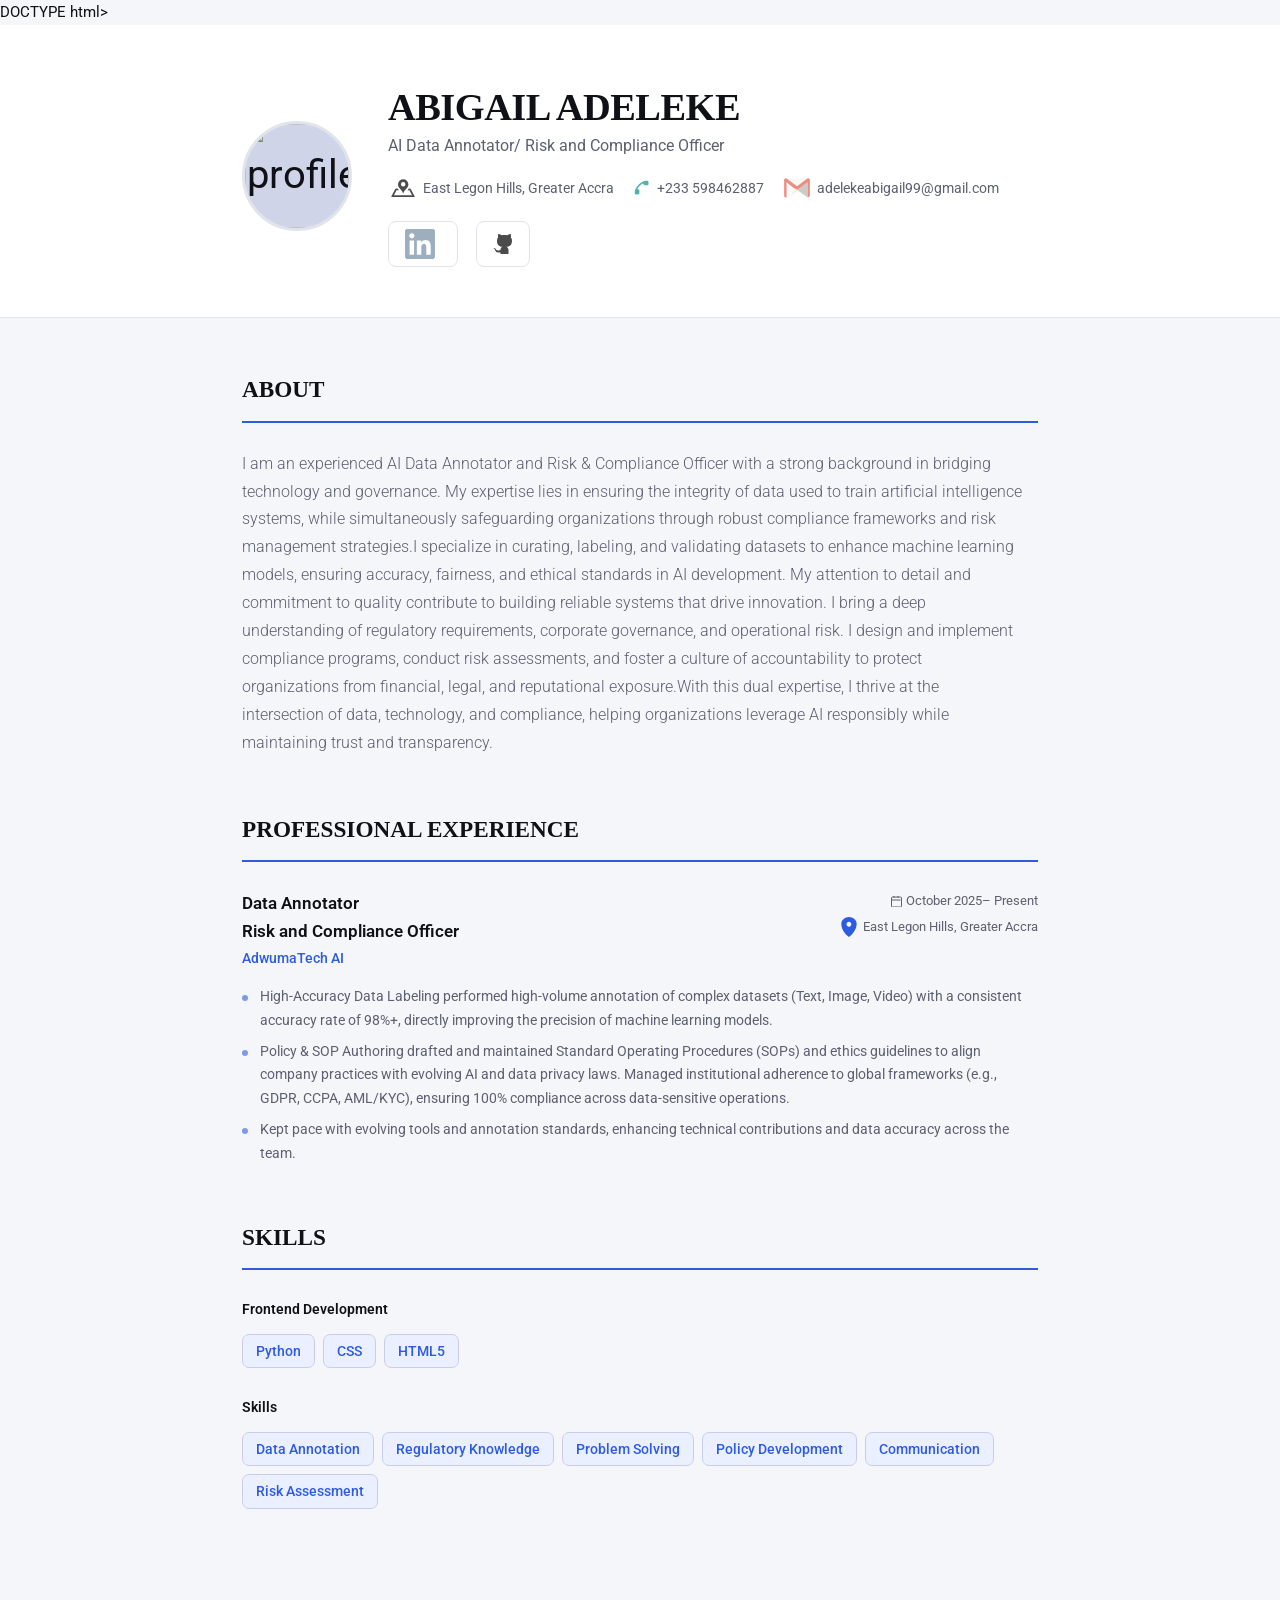
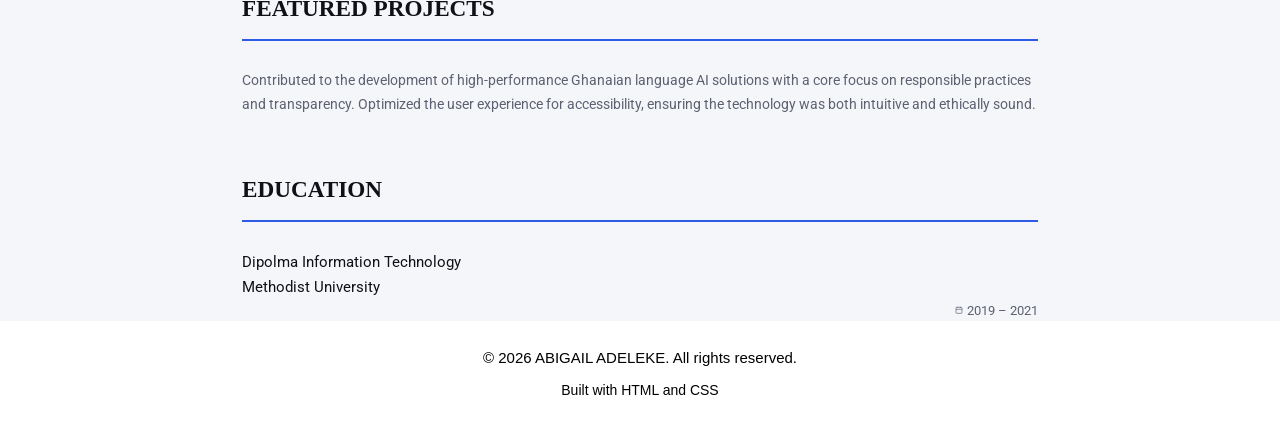
==== ABI.html @ d49989bd "Add files via upload" ====
DOCTYPE html>
<html lang="en">
  <head>
    <meta charset="UTF-8">
    <meta name="viewport" content="width=device-width, initial-scale=1.0">
    <title>Abby
    </title>
<link href="https://fonts.googleapis.com/css2?family=Roboto:wght@300;400;500;700&display=swap" rel="stylesheet">
    <link rel="stylesheet" href="styles.css">
  
    <div class="hero">
    <div class="container">
    <div class="hero-inner">
    <div class="avatar-wrap">
    <img src="page.jpg" alt="profile pic">
    </div>
    <div class="hero-text">
      <h1>ABIGAIL ADELEKE</h1>
      <p class="role">AI Data Annotator/ Risk and Compliance Officer</p>
      <div class="contact-line">

       <span>
        <svg fill="#000000" width="30px" height="30px" viewBox="-1.5 0 19 19" xmlns="http://www.w3.org/2000/svg" class="cf-icon-svg"><path d="M15.084 15.2H.916a.264.264 0 0 1-.254-.42l2.36-4.492a.865.865 0 0 1 .696-.42h.827a9.51 9.51 0 0 0 .943 1.108H3.912l-1.637 3.116h11.45l-1.637-3.116h-1.34a9.481 9.481 0 0 0 .943-1.109h.591a.866.866 0 0 1 .696.421l2.36 4.492a.264.264 0 0 1-.254.42zM11.4 7.189c0 2.64-2.176 2.888-3.103 5.46a.182.182 0 0 1-.356 0c-.928-2.572-3.104-2.82-3.104-5.46a3.282 3.282 0 0 1 6.563 0zm-1.86-.005a1.425 1.425 0 1 0-1.425 1.425A1.425 1.425 0 0 0 9.54 7.184z"/></svg>
        East Legon Hills, Greater Accra
       </span>

       <span>
       <svg width="20px" height="30px" viewBox="0 0 50 50" version="1" xmlns="http://www.w3.org/2000/svg"
       enable-background="new 0 0 48 48">
       <path
       fill="#009688"
      d="M39.1,7l-3.7,0C22.2,7.2,7.1,24.1,7,35.4l0,3.7c0,1,0.8,1.9,1.9,1.9l7.5-0.1c1,0,1.9-0.9,
      1.9-1.9l0.2-8.2l-4.7-4c0-2.6,10.5-13.1,13.2-13.2l4.3,4.7l7.9-0.2c1,0,1.9-0.9,1.9-1.9L41,8.9
      C41,7.8,40.2,7,39.1,7z" />
     </svg>
    +233 598462887
    </span>

    <span>
        <svg width="30px" height="30px" viewBox="0 0 14 14" role="img" focusable="false" aria-hidden="true" xmlns="http://www.w3.org/2000/svg"><path fill="#f7f5ed" d="M6.99746829 5.206376l.0235081-.0174163 4.8423562 3.6154833H2.13158837l4.84237182-3.6154833z" class="fil0"/><path fill="#f7f5ed" d="M4.56374 10.5595L9.43626 7.022l-.0265-.019h-.003l-.009-.01c-.45053-.3173-.89911-.6396-1.34661-.9653-.00005-.0001-.00008-.0001-.00012-.0001C6.88672 5.18 5.72961 4.3088 4.5638 3.4406v7.1135l.00011-.0001z" class="fil0"/><path fill="#e75a4d" d="M11.86331462 11.342143h.34182027c.43471944 0 .79038762-.35566584.79038762-.79038762V3.35103691c0-.43471944-.35567521-.79038762-.79038762-.79038762h-.34182027v8.7814859zm-9.73174422.0668536h-.34182027c-.43471007 0-.79038762-.35566584-.79038762-.79038762V3.35106034c0-.43471944.35566584-.79038762.79038762-.79038762h.34182027v8.8483395z" class="fil1"/><path fill="#f7f5ed" d="M6.99745032 6.15873972l.0235081.01742411 4.8423562-3.61551454H2.1315704l4.84237182 3.61551454z" class="fil0"/><path fill="#b7b6ad" d="M7.00268302 7.8725505l4.86067846 3.46960812V4.2977573c-.80412541.59883956-1.60412714 1.19911616-2.40519884 1.79209822-.75827446.56129689-1.51750643 1.11605681-2.28213667 1.65685245l-.00021868.0001562-.1731149.12568243z"/><path fill="#b7b6ad" fill-rule="nonzero" d="M2.14986923 11.4342229l-.03659766-.0505307 4.89550325-3.5571426.0365508.0505307z"/><path fill="#e75a4d" d="M7.00268302 7.8725505C5.15723469 6.77326957 2.80294143 4.78635871.99939375 3.45886958l.53361435-.83645881.58299228-.04767177.01559853-.01407643L6.9739633 6.1761693l.02351278-.0174249.02351279.0174249 4.842364-3.61550673.01559892.01407643.5829923.04767177.53361434.83645881C11.0449094 4.89462874 9.00882679 6.55608909 7.0026799 7.8725505z" class="fil1"/><path fill="none" d="M0-2034h2048V14H0z"/></svg>
        adelekeabigail99@gmail.com
      </span>

      
      </a>
      <a href="https://www.linkedin.com/in/abigail-adeleke-14346b2b6?utm_source=share_via&utm_content=profile&utm_medium=member_ios" target="_blank" class="link-btn">
        <svg width="30px" height="30px" viewBox="0 0 24 24" id="meteor-icon-kit__solid-linkedin" fill="none" xmlns="http://www.w3.org/2000/svg"><path fill-rule="evenodd" clip-rule="evenodd" d="M22.2857 0H1.70893C0.766071 0 0 0.776786 0 1.73036V22.2696C0 23.2232 0.766071 24 1.70893 24H22.2857C23.2286 24 24 23.2232 24 22.2696V1.73036C24 0.776786 23.2286 0 22.2857 0ZM7.25357 20.5714H3.69643V9.11786H7.25893V20.5714H7.25357ZM5.475 7.55357C4.33393 7.55357 3.4125 6.62679 3.4125 5.49107C3.4125 4.35536 4.33393 3.42857 5.475 3.42857C6.61071 3.42857 7.5375 4.35536 7.5375 5.49107C7.5375 6.63214 6.61607 7.55357 5.475 7.55357ZM20.5875 20.5714H17.0304V15C17.0304 13.6714 17.0036 11.9625 15.1821 11.9625C13.3286 11.9625 13.0446 13.4089 13.0446 14.9036V20.5714H9.4875V9.11786H12.9V10.6821H12.9482C13.425 9.78214 14.5875 8.83393 16.3179 8.83393C19.9179 8.83393 20.5875 11.2071 20.5875 14.2929V20.5714Z" fill="#758CA3"/></svg>
      

       <span>
       <a href="###" class="link-btn">
        <svg fill="#000000" width="20px" height="20px" viewBox="0 0 1920 1920" xmlns="http://www.w3.org/2000/svg">
    <path d="M1821.63 637.76c0-130.027-43.627-236.373-116.054-319.68 11.627-30.187 50.347-151.36-11.2-315.307 0 0-94.72-32-310.4 122.134-90.133-26.454-186.773-39.68-282.773-40.107-96 .427-192.64 13.653-282.667 40.107C602.749-29.227 507.923 2.773 507.923 2.773c-61.547 163.947-22.72 285.12-11.094 315.307-72.32 83.307-116.266 189.653-116.266 319.68 0 456.533 263.68 558.72 514.453 588.8 0 0-180.267 111.68-180.267 299.413-64.32 30.507-336.533 123.947-437.333-58.133 0 0-59.627-114.347-173.013-122.773 0 0-110.294-1.494-7.787 72.426 0 0 74.027 36.694 125.44 174.294 0 0 57.173 289.92 489.067 159.68 4.373 2.24 1.6 140.266 1.6 168.533h777.173s1.28-277.013 1.28-365.12c0-216.64-144.64-292.48-185.28-329.28 251.627-29.44 515.733-130.133 515.733-587.84" fill-rule="evenodd"/></svg>
</a>
  </div>
  </div>
  </div>
  </div>
  </div>

 <div class="container">
    <section class="section">
     <h2 class="section-title">ABOUT</h2>
      <p class="about-text">
          I am an experienced AI Data Annotator and Risk & Compliance Officer with a strong background in bridging technology and governance. My expertise lies in ensuring the integrity of data used to train artificial intelligence systems, while simultaneously safeguarding organizations through robust compliance frameworks and risk management strategies.I specialize in curating, labeling, and validating datasets to enhance machine learning models, ensuring accuracy, fairness, and ethical standards in AI development. My attention to detail and commitment to quality contribute to building reliable systems that drive innovation. I bring a deep understanding of regulatory requirements, corporate governance, and operational risk. I design and implement compliance programs, conduct risk assessments, and foster a culture of accountability to protect organizations from financial, legal, and reputational exposure.With this dual expertise, I thrive at the intersection of data, technology, and compliance, helping organizations leverage AI responsibly while maintaining trust and transparency.
      </p>
     </section>

  <section class="section">
  <h2 class="section-title">PROFESSIONAL EXPERIENCE</h2>
  <div class="exp-item">
  <div class="exp-header">
  <div>
  <div class="exp-title">Data Annotator</div>
  <div class="exp-title">Risk and Compliance Officer</div>
  <div class="exp-company">AdwumaTech AI</div>
  </div>
  <div class="exp-meta">

    <span>
      <svg width="12" height="12" fill="none" stroke="currentColor" stroke-width="2"
      viewBox="0 0 24 24">
      <rect x="3" y="4" width="20" height="20" rx="2"/>
      <path d="M16 2v4M8 2v4M3 10h18"/>
      </svg>
       October 2025– Present
      </span>

<span>
  <svg width="20px" height="30px" viewBox="-5.07 0 43.012 43.012" xmlns="http://www.w3.org/2000/svg">
  <path id="location" d="M406.185,260.012c-18.028-13.493-16.233-28.572-16.233-28.572h11.184a4.7,4.7,0,0,0-.142,1.1,5.378,5.378,0,0,0,.466,2.1,7.353,7.353,0,0,0,2.622,2.615,5,5,0,0,0,4.218,0,7.316,7.316,0,0,0,2.619-2.615,5.4,5.4,0,0,0,.465-2.105,4.728,4.728,0,0,0-.141-1.1h11.5S424.217,246.277,406.185,260.012Zm4.731-29.576a7.353,7.353,0,0,0-2.619-2.618,4.977,4.977,0,0,0-4.211,0,7.389,7.389,0,0,0-2.622,2.618,6.468,6.468,0,0,0-.326,1H389.966c0-7.972,7.335-14.435,16.383-14.435s16.383,6.463,16.383,14.435H411.242A6.523,6.523,0,0,0,410.915,230.436Z" transform="translate(-389.902 -217)" fill="#2d5be2"/>
</svg>
East Legon Hills, Greater Accra
</span>
  </div>
   </div>

    <ul class="exp-bullets">
   <li>
      High-Accuracy Data Labeling performed high-volume annotation of complex datasets (Text, Image, Video) with a consistent accuracy rate of 98%+, directly improving the precision of machine learning models.
     </li>

    <li>
        Policy & SOP Authoring drafted and maintained Standard Operating Procedures (SOPs) and ethics guidelines to align company practices with evolving AI and data privacy laws. Managed institutional adherence to global frameworks (e.g., GDPR, CCPA, AML/KYC), ensuring 100% compliance across data-sensitive operations.
     </li>

    <li>
       Kept pace with evolving tools and annotation standards, enhancing technical contributions and data accuracy across the team.
       </li>
          </ul>
        </div>
      </section>

      <section class="section">
        <h2 class="section-title">SKILLS</h2>
        <div class="skill-group">
        <div class="skill-label">Frontend Development</div>
        <div class="tags">
        <span class="tag">Python</span>
        <span class="tag">CSS</span>
        <span class="tag">HTML5</span>
        
     </div>
     </div>
     <div class="skill-group">
     <div class="skill-label">Skills</div>
     <div class="tags">
  <span class="tag">Data Annotation</span>
  <span class="tag">Regulatory Knowledge</span>
  <span class="tag">Problem Solving</span>
  <span class="tag">Policy Development</span>
  <span class="tag">Communication</span>
  <span class="tag">Risk Assessment</span>      
          </div>
        </div>
      </section>

<section class="section">
        <h2 class="section-title">FEATURED PROJECTS</h2>
          <p class="project-desc">
            Contributed to the development of  high-performance Ghanaian language AI solutions with a core focus on responsible practices and transparency. Optimized the user experience for accessibility, ensuring the technology was both intuitive and ethically sound.
          </p>
      </section>

      <section class="section">
        <h2 class="section-title">EDUCATION</h2>
        <div class="item">
          <div class="header">
          <div class="degree">Dipolma Information Technology</div>
          <div class="school">Methodist University</div>
          </div>
          </div>
            <div class="exp-meta">
              <span>
            <svg width="8" height="10" fill="none" stroke="currentColor" stroke-width="2"
              viewBox="0 0 24 24">
                  <rect x="3" y="4" width="18" height="18" rx="2"/>
                  <path d="M16 2v4M8 2v4M3 10h18"/>
                </svg>
                2019 – 2021
                </span> 

    </div>
    </div>
    </div>
    </section>
    </div>

    <footer class="footer">
    <p>© 2026 ABIGAIL ADELEKE. All rights reserved.</p>
    <p class="footer-note">Built with HTML and CSS</p>
    </footer>

  </body>
</html>
---- styles.css ----
/* ── CSS VARIABLES (Global Colors) ── */
:root {
  --ink: #0F1117;
  --ink-soft: #5C6070;
  --accent: #2D5BE3;
  --accent-hover: #1A3FBA;
  --surface: #F5F6FA;
  --card: #FFFFFF;
  --border: #E2E4EC;
  --tag-bg: #EAF0FF;
  --tag-text: #2D5BE3;
  --dot: #00B894;
  --footer-bg: #0F1117;
}

/* ── RESET ── */
*, *::before, *::after { box-sizing: border-box; margin: 0; padding: 0; }

html { scroll-behavior: smooth; }

/* ── BASE ── */
body {
  font-family: 'Roboto', sans-serif;
  background: var(--surface);
  color: var(--ink);
  font-size: 15px;
  line-height: 1.65;
  -webkit-font-smoothing: antialiased;
}

/* ── HEADER ── */
.hero {
  background: var(--card);
  padding: 60px 0 50px;
  border-bottom: 1px solid var(--border);
}

.container {
  max-width: 860px;
  margin: 0 auto;
  padding: 0 32px;
}

.hero-inner {
  display: flex;
  align-items: center;
  gap: 36px;
  animation: fadeUp 0.6s ease both;
}

.avatar-wrap {
  flex-shrink: 0;
  width: 110px;
  height: 110px;
  border-radius: 50%;
  overflow: hidden;
  border: 3px solid var(--border);
  background: #d0d4e8;
  display: flex;
  align-items: center;
  justify-content: center;
  font-size: 40px;
}

.avatar-wrap img {
  width: 100%;
  height: 100%;
  object-fit: cover;
}

.hero-text h1 {
  font-family: 'DM Serif Display', serif;
  font-size: 2.4rem;
  letter-spacing: -0.5px;
  color: var(--ink);
  line-height: 1.15;
}

.hero-text .role {
  color: var(--ink-soft);
  font-size: 1rem;
  font-weight: 400;
  margin-top: 4px;
}

.contact-line {
  display: flex;
  flex-wrap: wrap;
  gap: 18px;
  margin-top: 14px;
  font-size: 0.88rem;
  color: var(--ink-soft);
}

.contact-line span {
  display: flex;
  align-items: center;
  gap: 5px;
}

.contact-line svg { flex-shrink: 0; opacity: 0.7; }

.links {
  display: flex;
  flex-wrap: wrap;
  gap: 10px;
  margin-top: 18px;
}

.link-btn {
  display: inline-flex;
  align-items: center;
  gap: 6px;
  padding: 7px 16px;
  border: 1.5px solid var(--border);
  border-radius: 8px;
  background: var(--card);
  color: var(--ink);
  font-size: 0.87rem;
  font-weight: 500;
  text-decoration: none;
  transition: border-color 0.2s, color 0.2s, background 0.2s;
}

.link-btn:hover {
  border-color: var(--accent);
  color: var(--accent);
  background: var(--tag-bg);
}

/* ── SECTIONS ── */
.section {
  padding: 52px 0 0;
  animation: fadeUp 0.5s ease both;
}

.section-title {
  font-family: 'DM Serif Display', serif;
  font-size: 1.45rem;
  color: var(--ink);
  padding-bottom: 12px;
  border-bottom: 2px solid var(--accent);
  margin-bottom: 28px;
}

/* ── ABOUT ── */
.about-text {
  color: var(--ink-soft);
  font-size: 0.97rem;
  max-width: 780px;
  font-weight: 300;
  line-height: 1.8;
}

/* ── EXPERIENCE ── */
.exp-item {
  margin-bottom: 36px;
  padding-bottom: 36px;
  border-bottom: 1px solid var(--border);
}

.exp-item:last-child { border-bottom: none; margin-bottom: 0; padding-bottom: 0; }

.exp-header {
  display: flex;
  justify-content: space-between;
  align-items: flex-start;
  gap: 16px;
  flex-wrap: wrap;
}

.exp-title {
  font-weight: 600;
  font-size: 1.05rem;
  color: var(--ink);
}

.exp-company {
  color: var(--accent);
  font-size: 0.9rem;
  font-weight: 500;
  margin-top: 2px;
}

.exp-meta {
  text-align: right;
  flex-shrink: 0;
  font-size: 0.84rem;
  color: var(--ink-soft);
  line-height: 1.6;
}

.exp-meta span {
  display: flex;
  align-items: center;
  gap: 4px;
  justify-content: flex-end;
}

.exp-bullets {
  margin-top: 14px;
  padding-left: 0;
  list-style: none;
  display: flex;
  flex-direction: column;
  gap: 7px;
}

.exp-bullets li {
  position: relative;
  padding-left: 18px;
  font-size: 0.9rem;
  color: var(--ink-soft);
}

.exp-bullets li::before {
  content: '';
  position: absolute;
  left: 0;
  top: 10px;
  width: 6px;
  height: 6px;
  border-radius: 50%;
  background: var(--accent);
  opacity: 0.6;
}

/* ── SKILLS ── */
.skill-group { margin-bottom: 28px; }

.skill-label {
  font-weight: 600;
  font-size: 0.9rem;
  color: var(--ink);
  margin-bottom: 12px;
}

.tags {
  display: flex;
  flex-wrap: wrap;
  gap: 8px;
}

.tag {
  background: var(--tag-bg);
  color: var(--tag-text);
  border: 1px solid #cccbec;
  border-radius: 7px;
  padding: 5px 13px;
  font-size: 0.85rem;
  font-weight: 500;
  transition: background 0.18s, color 0.18s;
}

.tag:hover {
  background: var(--accent);
  color: #fff;
  border-color: var(--accent);
}

/* ── PROJECTS ── */
.project-card {
  background: var(--card);
  border: 1px solid var(--border);
  border-radius: 12px;
  padding: 28px 28px 24px;
  margin-bottom: 16px;
  transition: box-shadow 0.2s, transform 0.2s;
}

.project-card:hover {
  box-shadow: 0 8px 32px rgba(175, 170, 239, 0.15);
  transform: translateY(-2px);
}

.project-header {
  display: flex;
  align-items: flex-start;
  justify-content: space-between;
  gap: 12px;
}

.project-title {
  font-weight: 600;
  font-size: 1.05rem;
  color: var(--ink);
}

.project-link {
  color: var(--ink-soft);
  flex-shrink: 0;
  transition: color 0.2s;
}

.project-link:hover { color: var(--accent); }

.project-desc {
  font-size: 0.9rem;
  color: var(--ink-soft);
  margin-top: 8px;
  line-height: 1.7;
}

.project-card .tags { margin-top: 16px; }

/* ── EDUCATION ── */
.edu-item {
  margin-bottom: 28px;
  padding-bottom: 28px;
  border-bottom: 1px solid var(--border);
}

.edu-item:last-child { border-bottom: none; margin-bottom: 0; padding-bottom: 0; }

.edu-header {
  display: flex;
  justify-content: space-between;
  align-items: flex-start;
  gap: 12px;
  flex-wrap: wrap;
}

.edu-degree {
  font-weight: 600;
  font-size: 1rem;
  color: var(--ink);
}

.edu-school {
  color: var(--accent);
  font-size: 0.9rem;
  font-weight: 500;
  margin-top: 2px;
}

.edu-detail {
  font-size: 0.88rem;
  color: var(--ink-soft);
  margin-top: 6px;
}

/* ── CERTIFICATIONS ── */
.cert-list {
  list-style: none;
  display: flex;
  flex-direction: column;
  gap: 16px;
}

.cert-list li {
  display: flex;
  align-items: flex-start;
  gap: 12px;
}

.cert-dot {
  width: 8px;
  height: 8px;
  border-radius: 50%;
  background: var(--dot);
  flex-shrink: 0;
  margin-top: 6px;
}

.cert-name {
  font-weight: 500;
  font-size: 0.95rem;
  color: var(--ink);
}

.cert-issuer {
  font-size: 0.84rem;
  color: var(--ink-soft);
  margin-top: 2px;
}

/* ── FOOTER ── */
.footer {
  background-color: #ffffff;
  color: #000000;
  text-align: center;
  padding: 25px 10px;
  font-family: Arial, sans-serif;
}

.footer-note {
  font-size: 14px;
  color: #000000;
  margin-top: 8px;
}

/* ── ANIMATIONS ── */
@keyframes fadeUp {
  from { opacity: 0; transform: translateY(18px); }
  to   { opacity: 1; transform: translateY(0); }
}

.section { animation-delay: 0.1s; }
.section:nth-child(2) { animation-delay: 0.15s; }
.section:nth-child(3) { animation-delay: 0.2s; }
.section:nth-child(4) { animation-delay: 0.25s; }

/* ── RESPONSIVE ── */
@media (max-width: 600px) {
  .hero-inner { flex-direction: column; align-items: flex-start; gap: 20px; }
  .hero-text h1 { font-size: 1.85rem; }
  .exp-header { flex-direction: column; }
  .exp-meta { text-align: left; }
  .exp-meta span { justify-content: flex-start; }
  .edu-header { flex-direction: column; }
}
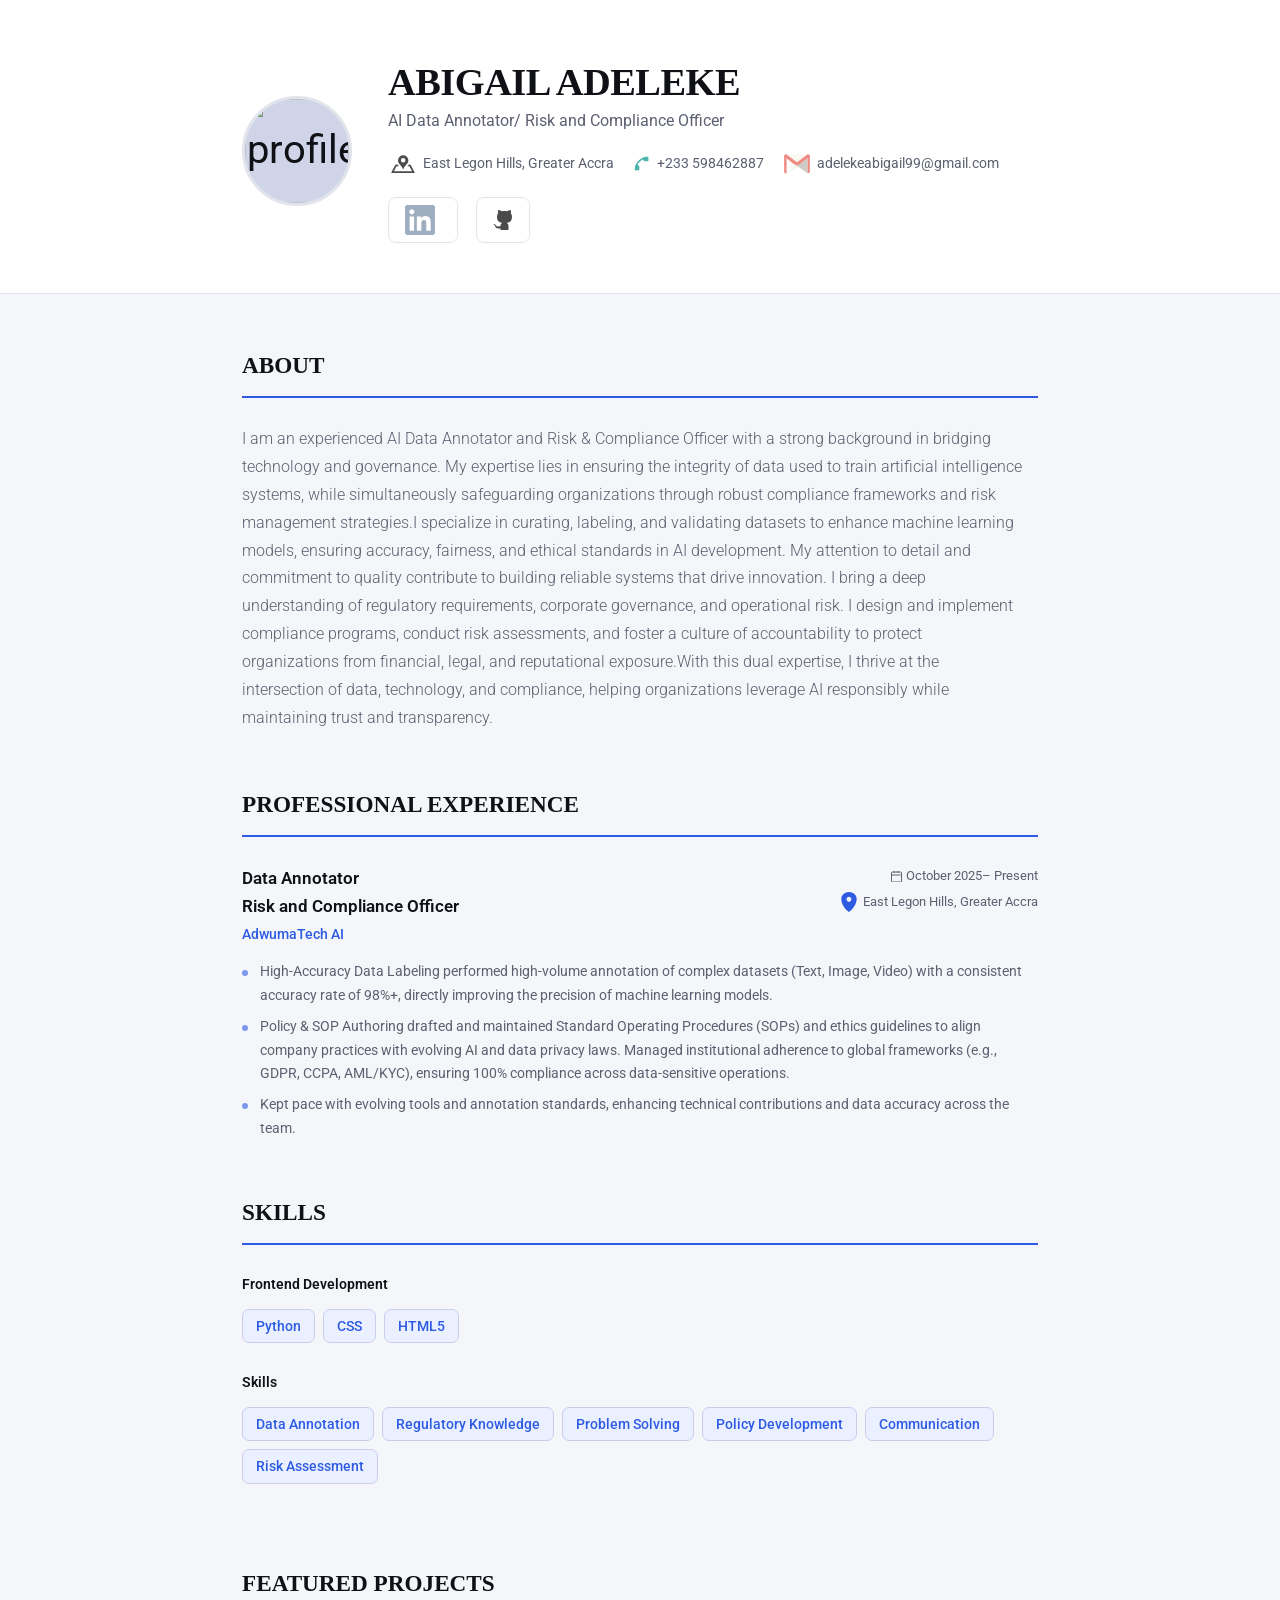
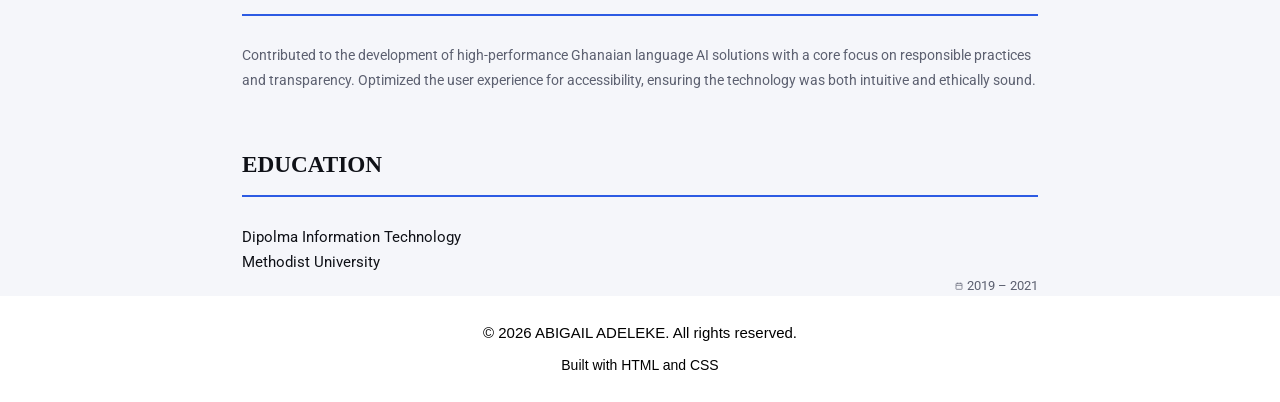
==== commit 9ad73da2: "Add files via upload" ====
--- a/ABI.html
+++ b/ABI.html
@@ -1,4 +1,4 @@
-DOCTYPE html>
+<DOCTYPE html>
 <html lang="en">
   <head>
     <meta charset="UTF-8">
@@ -48,7 +48,7 @@
       
 
        <span>
-       <a href="###" class="link-btn">
+     <a href="https://github.com/akdel24" target="_blank" class="link-btn">
         <svg fill="#000000" width="20px" height="20px" viewBox="0 0 1920 1920" xmlns="http://www.w3.org/2000/svg">
     <path d="M1821.63 637.76c0-130.027-43.627-236.373-116.054-319.68 11.627-30.187 50.347-151.36-11.2-315.307 0 0-94.72-32-310.4 122.134-90.133-26.454-186.773-39.68-282.773-40.107-96 .427-192.64 13.653-282.667 40.107C602.749-29.227 507.923 2.773 507.923 2.773c-61.547 163.947-22.72 285.12-11.094 315.307-72.32 83.307-116.266 189.653-116.266 319.68 0 456.533 263.68 558.72 514.453 588.8 0 0-180.267 111.68-180.267 299.413-64.32 30.507-336.533 123.947-437.333-58.133 0 0-59.627-114.347-173.013-122.773 0 0-110.294-1.494-7.787 72.426 0 0 74.027 36.694 125.44 174.294 0 0 57.173 289.92 489.067 159.68 4.373 2.24 1.6 140.266 1.6 168.533h777.173s1.28-277.013 1.28-365.12c0-216.64-144.64-292.48-185.28-329.28 251.627-29.44 515.733-130.133 515.733-587.84" fill-rule="evenodd"/></svg>
 </a>
